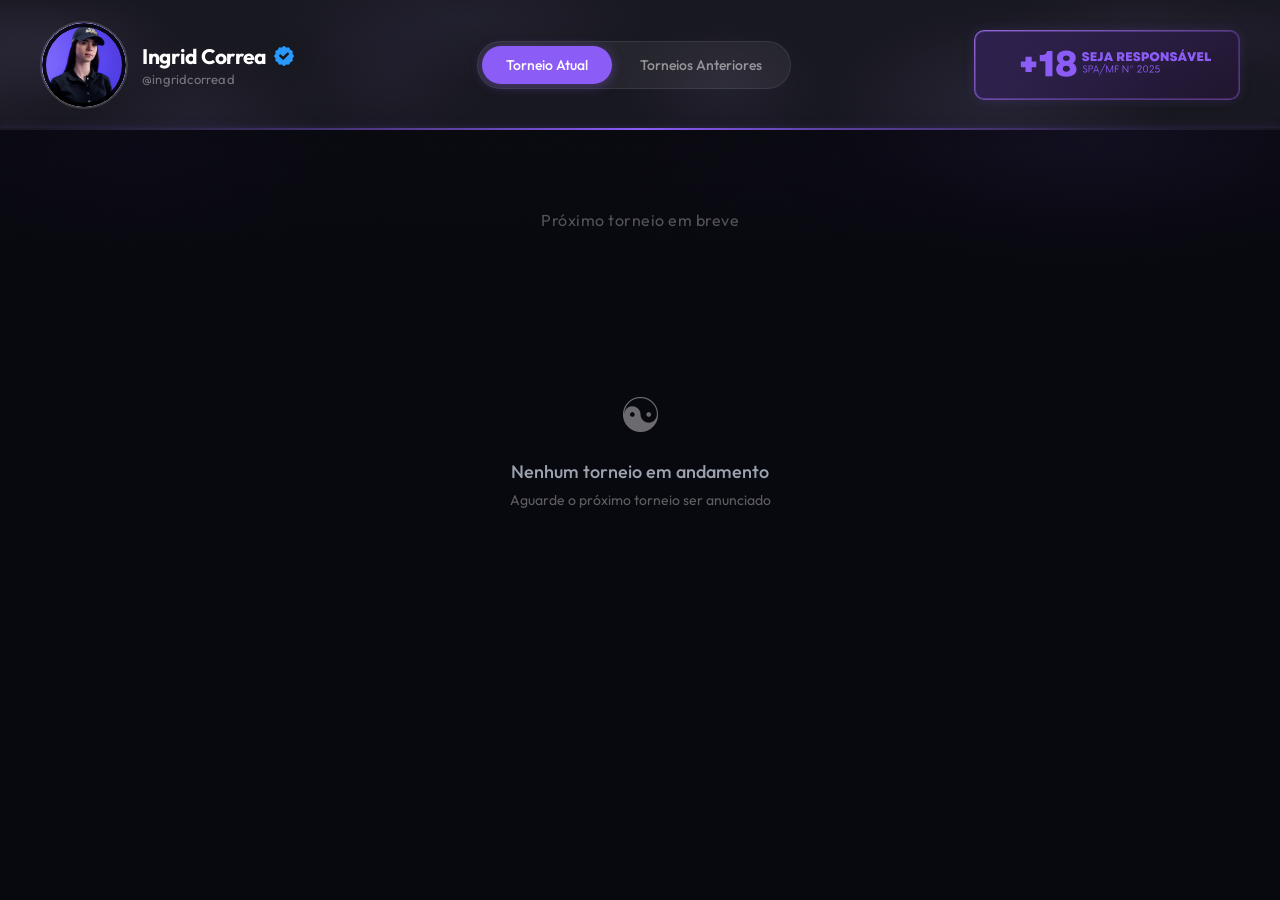
==== index.html @ 6d83b6df "Add files via upload" ====
<!doctype html>
<html lang="pt-BR">
  <head>
    <meta charset="UTF-8" />
    <link rel="icon" type="image/svg+xml" href="./favicon.svg" />
    <meta name="viewport" content="width=device-width, initial-scale=1.0, maximum-scale=1.0, viewport-fit=cover" />
    <meta name="description" content="Acompanhe o ranking do torneio em tempo real" />
    <meta name="theme-color" content="#08080f" />
    <title>Ranking | Torneio Ingrid Correa</title>
    <link rel="preconnect" href="https://fonts.googleapis.com" />
    <link rel="preconnect" href="https://fonts.gstatic.com" crossorigin />
    <link href="https://fonts.googleapis.com/css2?family=Outfit:wght@300;400;500;600;700;800&family=Syne:wght@700;800&display=swap" rel="stylesheet" />
    <script type="module" crossorigin src="./assets/index-CgXf3_Zs.js"></script>
    <link rel="stylesheet" crossorigin href="./assets/index-C_Fei4y2.css">
  </head>
  <body>
    <div id="root"></div>
  </body>
</html>
---- assets/index-C_Fei4y2.css ----
*,:before,:after{box-sizing:border-box;margin:0;padding:0}:root{--bg:#08080f;--accent:#8b5cf6;--accent-hover:#7c3aed;--white:#fff;--gray:#9ca3af;--gray-muted:#ffffff59;--card-bg:#ffffff0a;--card-border:#ffffff0f;--gold:gold;--silver:#d4d4d8;--bronze:#cd7f32;--green:#34d399;--radius:16px;--font:"Outfit", sans-serif}html{scroll-behavior:smooth;background:var(--bg);overflow-x:clip}body{font-family:var(--font);background:var(--bg);color:var(--white);-webkit-font-smoothing:antialiased;-moz-osx-font-smoothing:grayscale;width:100%;padding-left:env(safe-area-inset-left);padding-right:env(safe-area-inset-right);overflow-x:clip}#root{width:100%;max-width:100%;overflow:clip}::-webkit-scrollbar{width:6px}::-webkit-scrollbar-track{background:0 0}::-webkit-scrollbar-thumb{background:#8b5cf64d;border-radius:3px}::-webkit-scrollbar-thumb:hover{background:#8b5cf680}.fade-in{opacity:0;transition:opacity .6s,transform .6s;transform:translateY(20px)}.fade-in.visible{opacity:1;transform:translateY(0)}a{color:inherit;text-decoration:none}img{max-width:100%;display:block}.header{z-index:100;background:#181820;justify-content:space-between;align-items:center;height:130px;padding:0 40px;display:flex;position:absolute;top:0;left:0;right:0;overflow:hidden}.header:before{content:"";z-index:0;opacity:.7;pointer-events:none;background:radial-gradient(280px 120px at 10%,#373246cc,#0000 70%),radial-gradient(320px 100px at 40% 30%,#2d2a3eb3,#0000 65%),radial-gradient(250px 140px at 70% 65%,#322e44bf,#0000 70%),radial-gradient(300px 90px at 90% 40%,#2a263aa6,#0000 65%),radial-gradient(200px 110px at 25% 70%,#302c4099,#0000 70%);width:140%;height:180%;animation:14s ease-in-out infinite alternate smoke-drift-1;position:absolute;inset:-40% -20%}.header:after{content:"";z-index:0;opacity:.55;pointer-events:none;background:radial-gradient(200px 90px at 15% 40%,#3c3750b3,#0000 65%),radial-gradient(180px 110px at 55% 60%,#343048a6,#0000 60%),radial-gradient(240px 80px at 80% 35%,#3a344c99,#0000 65%),radial-gradient(160px 100px at 35% 55%,#322d468c,#0000 70%);width:130%;height:160%;animation:10s ease-in-out infinite alternate smoke-drift-2;position:absolute;inset:-30% -15%}@keyframes smoke-drift-1{0%{transform:translate(-30px)translateY(5px)scale(1)}50%{transform:translate(20px)translateY(-8px)scale(1.04)}to{transform:translate(40px)translateY(3px)scale(.97)}}@keyframes smoke-drift-2{0%{transform:translate(25px)translateY(-5px)scale(1.02)}50%{transform:translate(-15px)translateY(6px)scale(.96)}to{transform:translate(-35px)translateY(-3px)scale(1.05)}}.header>*{z-index:1;position:relative}.header__brand{align-items:center;gap:14px;display:flex}.header__logo-wrap{border:2px solid #ffffff26;border-radius:50%;flex-shrink:0;width:88px;height:88px;position:relative;overflow:hidden}.header__logo-wrap:after{content:"";pointer-events:none;border-radius:50%;position:absolute;inset:0;box-shadow:inset 0 0 0 4px #000000e6}.header__logo{object-fit:cover;width:100%;height:100%;display:block}.header__info{flex-direction:column;gap:2px;display:flex}.header__name{font-family:var(--font);color:var(--white);letter-spacing:-.3px;align-items:center;gap:7px;font-size:21px;font-weight:700;display:inline-flex}.header__username{color:#fff6;letter-spacing:.2px;font-size:13px;font-weight:400}.header__verified{flex-shrink:0;width:20px;height:20px}.header__nav{background:#ffffff0f;border:1px solid #ffffff14;border-radius:9999px;align-items:center;gap:4px;padding:4px;display:flex}.header__nav-btn{font-family:var(--font);color:#ffffff80;cursor:pointer;white-space:nowrap;background:0 0;border:none;border-radius:9999px;padding:10px 24px;font-size:14px;font-weight:500;transition:color .25s,background .25s}.header__nav-btn:hover{color:var(--white)}.header__nav-btn--active{background:var(--accent);color:var(--white);box-shadow:0 2px 12px #8b5cf666}.header__badge{display:none}.header__badge-frame{background:linear-gradient(135deg,#8b5cf680,#a855f740,#8b5cf680,#6d28d959) 0 0/300% 300%;border-radius:10px;flex-shrink:0;padding:2px;animation:8s ease-in-out infinite badgeGlow;position:relative;box-shadow:0 0 12px #8b5cf626,inset 0 0 8px #8b5cf60d}.header__badge-frame:before{content:"";-webkit-mask-composite:xor;pointer-events:none;background:linear-gradient(160deg,#c084fc99,#8b5cf61a,#c084fc66,#8b5cf60d) 0 0/200% 200%;border-radius:10px;padding:1px;animation:10s ease-in-out infinite reverse badgeBorderShift;position:absolute;inset:0;-webkit-mask-image:linear-gradient(#fff 0 0),linear-gradient(#fff 0 0);-webkit-mask-position:0 0,0 0;-webkit-mask-size:auto,auto;-webkit-mask-repeat:repeat,repeat;-webkit-mask-clip:content-box,border-box;-webkit-mask-origin:content-box,border-box;-webkit-mask-composite:xor;mask-composite:exclude;-webkit-mask-source-type:auto,auto;mask-mode:match-source,match-source}.header__badge-img{object-fit:contain;background:#00000073;border-radius:8px;width:auto;height:66px;padding:10px 16px;display:block}@keyframes badgeGlow{0%,to{background-position:0%;box-shadow:0 0 12px #8b5cf626,inset 0 0 8px #8b5cf60d}50%{background-position:100%;box-shadow:0 0 20px #8b5cf640,inset 0 0 12px #8b5cf614}}@keyframes badgeBorderShift{0%,to{background-position:0 0}50%{background-position:100% 100%}}.header__line{background:linear-gradient(90deg, transparent 0%, #8b5cf626 15%, #8b5cf699 35%, var(--accent) 50%, #8b5cf699 65%, #8b5cf626 85%, transparent 100%);height:2px;position:absolute;bottom:0;left:0;right:0;box-shadow:0 0 12px #8b5cf64d,0 0 4px #8b5cf633}.hero{align-items:flex-end;width:100%;padding-top:160px;display:flex;position:relative;overflow:visible}.hero__orbs,.hero__noise,.hero__image,.hero__gradient{overflow:hidden}.hero__orbs{z-index:0;position:absolute;inset:0;overflow:hidden}.hero__orb{filter:blur(80px);opacity:.5;border-radius:50%;position:absolute}.hero__orb--1{background:radial-gradient(circle,#8b5cf659,#0000 70%);width:500px;height:500px;animation:12s ease-in-out infinite orb-float-1;top:-120px;right:-60px}.hero__orb--2{background:radial-gradient(circle,#633cc840,#0000 70%);width:350px;height:350px;animation:15s ease-in-out infinite orb-float-2;bottom:-80px;left:-40px}.hero__orb--3{background:radial-gradient(circle,#8b5cf633,#0000 70%);width:250px;height:250px;animation:10s ease-in-out infinite orb-float-3;top:40%;left:50%}@keyframes orb-float-1{0%,to{transform:translate(0)scale(1)}33%{transform:translate(-30px,20px)scale(1.05)}66%{transform:translate(15px,-10px)scale(.95)}}@keyframes orb-float-2{0%,to{transform:translate(0)scale(1)}50%{transform:translate(25px,-15px)scale(1.08)}}@keyframes orb-float-3{0%,to{transform:translate(0)}50%{transform:translate(-20px,10px)}}.hero__noise{z-index:1;opacity:.03;pointer-events:none;background-image:url("data:image/svg+xml,%3Csvg viewBox='0 0 256 256' xmlns='http://www.w3.org/2000/svg'%3E%3Cfilter id='n'%3E%3CfeTurbulence type='fractalNoise' baseFrequency='0.9' numOctaves='4' stitchTiles='stitch'/%3E%3C/filter%3E%3Crect width='100%25' height='100%25' filter='url(%23n)'/%3E%3C/svg%3E");background-repeat:repeat;position:absolute;inset:0}.hero__image{object-fit:cover;z-index:1;width:100%;height:100%;position:absolute;inset:0}.hero__gradient{z-index:2;background:linear-gradient(to top, var(--bg) 0%, #08080fe6 20%, #08080f66 50%, #08080f99 100%);position:absolute;inset:0}.hero__content{z-index:3;text-align:center;flex-direction:column;align-items:center;width:100%;padding:0 40px 24px;animation:.8s cubic-bezier(.16,1,.3,1) .15s both hero-enter;display:flex;position:relative}@keyframes hero-enter{0%{opacity:0;transform:translateY(24px)}to{opacity:1;transform:translateY(0)}}.hero__trophy{filter:drop-shadow(0 0 12px #8b5cf680)drop-shadow(0 0 32px #8b5cf633);margin-bottom:16px;animation:3s ease-in-out infinite trophy-glow}@keyframes trophy-glow{0%,to{filter:drop-shadow(0 0 10px #8b5cf666)drop-shadow(0 0 28px #8b5cf626)}50%{filter:drop-shadow(0 0 16px #8b5cf699)drop-shadow(0 0 40px #8b5cf640)}}.hero__title{font-family:var(--font);color:var(--white);letter-spacing:-.5px;margin-bottom:20px;font-size:40px;font-weight:700;line-height:1.1}.hero__meta{flex-wrap:wrap;justify-content:center;align-items:center;gap:12px;display:flex}.hero__status{text-transform:uppercase;letter-spacing:1.5px;border-radius:8px;align-items:center;gap:6px;padding:5px 14px;font-size:11px;font-weight:600;display:inline-flex}.hero__status--ativo{color:var(--green);background:#34d3991a;border:1px solid #34d39933}.hero__status--encerrado{color:var(--gray);background:#9ca3af0f;border:1px solid #9ca3af1f}.hero__status-dot{background:currentColor;border-radius:50%;width:5px;height:5px}.hero__status--ativo .hero__status-dot{animation:2s ease-in-out infinite pulse-dot}@keyframes pulse-dot{0%,to{opacity:1}50%{opacity:.4}}.hero__divider{background:#fff3;border-radius:50%;width:4px;height:4px}.hero__dates{color:#fff6;letter-spacing:.2px;font-variant-numeric:tabular-nums;font-size:13px;font-weight:400}.hero__cta{flex-direction:column;align-items:center;gap:16px;margin-top:28px;display:flex}.hero__cta-text{color:#fff;letter-spacing:.2px;text-shadow:0 1px 8px #0006;font-size:13.5px;font-weight:500}.hero__cta-btn{font-family:var(--font);color:var(--white);cursor:pointer;letter-spacing:.5px;text-transform:uppercase;z-index:1;background:linear-gradient(135deg,#8b5cf6 0%,#6d28d9 50%,#7c3aed 100%);border:1px solid #8b5cf666;border-radius:12px;padding:14px 48px;font-size:15px;font-weight:700;transition:transform .2s,box-shadow .3s,border-color .3s;position:relative;overflow:hidden;box-shadow:0 4px 16px #8b5cf64d,0 0 #8b5cf600,inset 0 1px #ffffff26}.hero__cta-btn:before{content:"";z-index:-1;background:linear-gradient(90deg,#0000 0%,#ffffff1f 50%,#0000 100%);width:100%;height:100%;animation:3s ease-in-out infinite btn-shimmer;position:absolute;top:0;left:-100%}@keyframes btn-shimmer{0%{left:-100%}50%{left:100%}to{left:100%}}.hero__cta-btn:after{content:"";z-index:-2;opacity:0;background:linear-gradient(135deg,#8b5cf680,#6d28d94d);border-radius:14px;transition:opacity .3s;position:absolute;inset:-3px}.hero__cta-btn:hover{border-color:#8b5cf6b3;transform:translateY(-2px);box-shadow:0 8px 32px #8b5cf673,0 0 60px #8b5cf626,inset 0 1px #fff3}.hero__cta-btn:hover:after{opacity:1}.hero__cta-btn:active{transform:translateY(0);box-shadow:0 2px 8px #8b5cf64d,inset 0 1px #ffffff1a}.torneio-picker{width:100%;max-width:340px;margin-top:24px;position:relative}.torneio-picker__trigger{font-family:var(--font);width:100%;color:var(--white);cursor:pointer;background:#ffffff0a;border:1px solid #ffffff14;border-radius:14px;align-items:center;gap:12px;padding:14px 16px;transition:border-color .25s,background .25s;display:flex}.torneio-picker__trigger:hover{background:#ffffff0f;border-color:#8b5cf659}.torneio-picker__trigger--open{background:#8b5cf60f;border-color:#8b5cf680}.torneio-picker__selected{flex-direction:column;flex:1;align-items:flex-start;gap:3px;min-width:0;display:flex}.torneio-picker__icon{display:none}.torneio-picker__nome{color:var(--white);white-space:nowrap;text-overflow:ellipsis;max-width:100%;font-size:14px;font-weight:600;overflow:hidden}.torneio-picker__datas{color:#ffffff59;font-variant-numeric:tabular-nums;font-size:11px;font-weight:400}.torneio-picker__chevron{color:#fff6;flex-shrink:0;transition:transform .25s,color .25s}.torneio-picker__chevron--open{color:var(--accent);transform:rotate(180deg)}.torneio-picker__menu{z-index:50;background:#10121bf7;border:1px solid #ffffff14;border-radius:14px;flex-direction:column;gap:2px;padding:6px;animation:.2s cubic-bezier(.16,1,.3,1) picker-enter;display:flex;position:absolute;top:calc(100% + 8px);left:0;right:0;box-shadow:0 16px 48px #00000080,0 0 0 1px #8b5cf614}@keyframes picker-enter{0%{opacity:0;transform:translateY(-6px)scale(.97)}to{opacity:1;transform:translateY(0)scale(1)}}.torneio-picker__item{font-family:var(--font);color:var(--white);cursor:pointer;text-align:left;background:0 0;border:none;border-radius:10px;flex-direction:column;align-items:flex-start;gap:3px;padding:12px 36px 12px 14px;transition:background .15s;display:flex;position:relative}.torneio-picker__item:hover{background:#ffffff0f}.torneio-picker__item--active{background:#8b5cf61a}.torneio-picker__item--active:hover{background:#8b5cf624}.torneio-picker__item-nome{color:var(--white);font-size:13.5px;font-weight:600}.torneio-picker__item--active .torneio-picker__item-nome{color:var(--accent)}.torneio-picker__item-datas{color:#ffffff4d;font-variant-numeric:tabular-nums;font-size:11px}.torneio-picker__check{position:absolute;top:50%;right:12px;transform:translateY(-50%)}.hero__empty{justify-content:center;align-items:center;min-height:120px;display:flex}.hero__empty-label{color:#ffffff4d;letter-spacing:.5px;font-size:16px;font-weight:400}@media (width<=1024px){.header{height:100px;padding:0 24px}.header__logo-wrap{width:64px;height:64px}.header__name{font-size:18px}.header__nav-btn{padding:8px 18px;font-size:13px}.header__badge-img{height:50px}.hero{padding-top:130px;overflow:hidden}.hero__content{padding:0 24px 24px}.hero__title{font-size:32px}.hero__trophy svg{width:160px;height:160px}.hero__cta-btn{padding:12px 40px}.ranking-section{padding:0 20px 32px}.top3{padding:32px 24px 0}.rank-grid{gap:16px}.regulamento__card{margin:16px 16px 0;padding:20px 20px 10px}}@media (width<=768px){.header{height:64px;padding:0 16px}.header__nav-btn{padding:6px 14px;font-size:12px}.header__name{font-size:16px}.hero{padding-top:100px}.hero__content{padding:0 20px 24px}.hero__title{letter-spacing:-.3px;font-size:28px}.hero__meta{gap:10px}.hero__dropdown-select{min-width:100%}}@media (width<=480px){.header__nav{padding:3px}.header__nav-btn{padding:5px 10px;font-size:11px}.hero__title{font-size:24px}}.countdown{flex-direction:column;align-items:center;padding:16px 24px;display:flex}.countdown__card{background:var(--card-bg);border:1px solid var(--card-border);border-radius:var(--radius);text-align:center;padding:32px 40px}.countdown__label{text-transform:uppercase;letter-spacing:3px;color:var(--gray);margin-bottom:24px;font-size:11px;font-weight:500}.countdown__boxes{align-items:center;gap:8px;display:flex}.countdown__unit{background:#111118;border-radius:12px;flex-direction:column;align-items:center;gap:6px;min-width:72px;padding:16px 12px;display:flex}.countdown__number{color:var(--white);font-variant-numeric:tabular-nums;font-size:36px;font-weight:700;line-height:1}.countdown__unit-label{text-transform:uppercase;letter-spacing:2px;color:var(--gray);font-size:10px;font-weight:500}.countdown__separator{color:var(--accent);margin-bottom:14px;font-size:24px;font-weight:700;line-height:1}.countdown__ended{color:var(--gray);text-transform:uppercase;letter-spacing:2px;padding:20px 0;font-size:18px;font-weight:600}.section-placeholder{min-height:100px}.empty-state{text-align:center;padding:80px 24px}.empty-state__icon{opacity:.4;margin-bottom:16px;font-size:48px}.empty-state__text{color:var(--gray);font-size:18px;font-weight:500}.empty-state__sub{color:var(--gray-muted);margin-top:8px;font-size:14px}.loading{justify-content:center;padding:80px 24px;display:flex}.loading__spinner{border:3px solid #8b5cf626;border-top-color:var(--accent);border-radius:50%;width:32px;height:32px;animation:.8s linear infinite spin}@keyframes spin{to{transform:rotate(360deg)}}@media (width<=768px){.header{justify-content:center}.header__badge,.header__badge-img,.header__badge-frame{display:none}.hero{padding-top:90px}.hero__image{height:200px}.hero__title{font-size:24px}.hero__meta{gap:8px}.hero__dates{font-size:13px}.countdown__card{padding:24px 20px}.countdown__unit{min-width:56px;padding:12px 8px}.countdown__number{font-size:28px}.countdown__separator{margin-bottom:12px;font-size:20px}.torneio-selector{gap:8px}.torneio-selector__btn{padding:8px 18px;font-size:13px}.torneio-dropdown__select{width:100%;min-width:auto;max-width:300px}}.ranking-section{width:100%;max-width:1100px;margin:0 auto;padding:0 24px 40px}.top3{background:radial-gradient(60% 50% at 50% 55%,#ffd7001a 0%,#0000 70%),radial-gradient(40% 40% at 50% 60%,#b4781414 0%,#0000 60%),radial-gradient(80% 60% at 50% 80%,#643c0a0f 0%,#0000 50%),#181820;border:1px solid #ffd7001a;border-radius:20px;margin-bottom:48px;padding:40px 32px 0;position:relative;overflow:hidden}.top3:before{content:"";pointer-events:none;background:radial-gradient(#ffd7001f 0%,#b478140a 40%,#0000 65%);width:600px;height:400px;position:absolute;top:-60px;left:50%;transform:translate(-50%)}.top3:after{content:"";pointer-events:none;background:linear-gradient(90deg,#0000,#ffd70040,#0000);width:100%;height:1px;position:absolute;top:0;left:50%;transform:translate(-50%)}.top3__badge{text-transform:uppercase;letter-spacing:3px;color:var(--gold);background:#ffd70014;border:1px solid #ffd7002e;border-radius:9999px;align-items:center;gap:8px;width:fit-content;margin:0 auto 40px;padding:8px 22px;font-size:11px;font-weight:600;display:inline-flex;position:relative;left:50%;transform:translate(-50%)}.podium{justify-content:center;align-items:flex-end;gap:20px;padding:0 8px;display:flex}.podium__item{text-align:center;flex-direction:column;flex:1;align-items:center;max-width:240px;display:flex}.podium__item--1{order:2}.podium__item--2{order:1;padding-top:40px}.podium__item--3{order:3;padding-top:40px}.podium__circle{border-radius:50%;flex-shrink:0;justify-content:center;align-items:center;margin-bottom:12px;display:flex;position:relative;overflow:hidden}.podium__circle--1:after,.podium__circle--2:after,.podium__circle--3:after{content:"";pointer-events:none;background:linear-gradient(105deg,#0000 20%,#ffffff40 50%,#0000 80%);width:50%;height:100%;position:absolute;top:0;left:-100%}.podium__circle--1:after{animation:6s ease-in-out infinite shimmer-gold}.podium__circle--2:after{animation:7s ease-in-out 1.5s infinite shimmer-gold}.podium__circle--3:after{animation:7s ease-in-out 3s infinite shimmer-gold}@keyframes shimmer-gold{0%,to{left:-100%}30%{left:150%}31%,99%{left:150%}}.podium__ring{justify-content:center;align-items:center;width:64px;height:64px;margin-bottom:12px;display:flex;position:relative}.podium__ring:before{content:"";background:0 0;border-radius:50%;animation:3s ease-in-out infinite gold-glow;position:absolute;inset:0;box-shadow:0 0 8px 2px #ffd7004d,0 0 20px 4px #ffd7001f,inset 0 0 8px 2px #ffd70026}.podium__circle--1{z-index:1;border:2px solid #000;margin-bottom:0;position:relative}@keyframes gold-glow{0%,to{opacity:.7;box-shadow:0 0 8px 2px #ffd70040,0 0 20px 4px #ffd7001a}50%{opacity:1;box-shadow:0 0 12px 4px #ffd70073,0 0 32px 8px #ffd7002e}}.podium__circle-num{color:#111;font-size:18px;font-weight:700;line-height:1}.podium__name{color:var(--white);margin-bottom:2px;font-size:15px;font-weight:600;line-height:1.3}.podium__name--first{font-size:18px;font-weight:700}.podium__id{color:#ffffff59;font-variant-numeric:tabular-nums;margin-bottom:16px;font-size:12px}.podium__value-card{border-radius:14px 14px 0 0;flex-direction:column;align-items:center;gap:6px;width:100%;display:flex;position:relative}.podium__value-card--1{background:linear-gradient(#ffd7001a 0%,#ffd70008 100%);border:1px solid #ffd70040;padding:32px 20px}.podium__value-card--1:before{content:"";-webkit-mask-composite:xor;pointer-events:none;background:linear-gradient(#ffd70080,#b8860b4d,#0000);border-radius:15px 15px 0 0;padding:1px;position:absolute;inset:-1px;-webkit-mask-image:linear-gradient(#fff 0 0),linear-gradient(#fff 0 0);mask-image:linear-gradient(#fff 0 0),linear-gradient(#fff 0 0);-webkit-mask-position:0 0,0 0;mask-position:0 0,0 0;-webkit-mask-size:auto,auto;mask-size:auto,auto;-webkit-mask-repeat:repeat,repeat;mask-repeat:repeat,repeat;-webkit-mask-clip:content-box,border-box;mask-clip:content-box,border-box;-webkit-mask-origin:content-box,border-box;mask-origin:content-box,border-box;-webkit-mask-composite:xor;mask-composite:exclude;-webkit-mask-source-type:auto,auto;mask-mode:match-source,match-source}.podium__value-card--2{background:linear-gradient(#dcdce126 0%,#c8c8d20f 100%);border:1px solid #dcdce14d;padding:24px 16px}.podium__value-card--3{background:linear-gradient(#cd7f3226 0%,#cd7f320d 100%);border:1px solid #cd7f3259;padding:20px 16px}.podium__valor-principal{font-variant-numeric:tabular-nums;font-weight:700;line-height:1.1}.podium__item--1 .podium__valor-principal{color:var(--gold);font-size:26px}.podium__item--2 .podium__valor-principal{color:var(--white);font-size:18px}.podium__item--3 .podium__valor-principal{color:var(--bronze);font-size:18px}.podium__valor-secundario{color:#ffffff59;font-size:12px}.podium__item--1 .podium__valor-secundario{color:#ffd70099}.podium__premio{opacity:.7;margin-top:4px;font-size:11px;font-weight:500}.rank-grid{grid-template-columns:1fr;gap:20px;margin-top:8px;display:grid}.rank-table{background:#181820;border:1px solid #ffffff0f;border-radius:20px;padding:28px 24px;position:relative}.rank-table__header{justify-content:space-between;align-items:center;margin-bottom:24px;display:flex}.rank-table__title{text-transform:uppercase;letter-spacing:3px;color:var(--white);font-size:13px;font-weight:600}.rank-table__count{color:#ffffff59;font-size:13px;font-weight:400}.rank-table__divider{background:#ffffff0f;height:1px;margin-bottom:0}.rank-table__empty{color:var(--gray);flex-direction:column;align-items:center;gap:12px;padding:48px 24px;font-size:15px;display:flex}.rank-cols{border-bottom:1px solid #ffffff0f;align-items:center;gap:12px;padding:12px 16px 16px;display:flex}.rank-cols__item{text-transform:uppercase;letter-spacing:2px;color:#ffffff40;font-size:10px;font-weight:600}.rank-cols__item--pos{text-align:center;flex-shrink:0;width:40px}.rank-cols__item--nome{flex:2.5;min-width:0}.rank-cols__item--valor{text-align:center;flex:1;min-width:0}.rank-cols__item--premio{text-align:right;flex:1.2;min-width:0}.rank-rows{scrollbar-width:thin;scrollbar-color:#8b5cf640 transparent;flex-direction:column;max-height:310px;display:flex;overflow-y:auto}.rank-rows::-webkit-scrollbar{width:4px}.rank-rows::-webkit-scrollbar-track{background:0 0}.rank-rows::-webkit-scrollbar-thumb{background:#8b5cf64d;border-radius:4px}.rank-rows::-webkit-scrollbar-thumb:hover{background:#8b5cf680}.rank-rows--expandido{max-height:none!important;overflow-y:visible!important}.rank-ver-todos{color:#ffffff73;letter-spacing:.3px;cursor:pointer;background:0 0;border:none;border-top:1px solid #ffffff0f;justify-content:center;align-items:center;gap:6px;width:100%;margin-top:4px;padding:12px 0;font-size:13px;font-weight:500;transition:color .2s;display:flex}.rank-ver-todos:hover{color:#ffffffbf}.rank-ver-todos__icon{transition:transform .3s}.rank-ver-todos__icon--up{transform:rotate(180deg)}.rank-row{border-bottom:1px solid #ffffff0a;align-items:center;gap:12px;padding:18px 16px;transition:background .2s;animation:.4s both fadeInRow;display:flex}.rank-row:last-child{border-bottom:none}@keyframes fadeInRow{0%{opacity:0;transform:translateY(8px)}to{opacity:1;transform:translateY(0)}}.rank-row:hover{background:#ffffff05}.rank-row__pos-num{font-size:16px;font-weight:700;line-height:1}.rank-row__num{color:#ffffff4d;font-size:14px;font-weight:500}.rank-row__pos{flex-shrink:0;justify-content:center;width:40px;display:flex}.rank-row__nome{color:var(--white);text-overflow:ellipsis;white-space:nowrap;flex:2.5;min-width:0;font-size:14px;font-weight:600;overflow:hidden}.rank-row__valor{flex:1;justify-content:center;min-width:0;display:flex}.rank-row__valor-pill{color:#10b981;font-variant-numeric:tabular-nums;background:#10b9811f;border-radius:8px;justify-content:center;align-items:center;min-width:36px;padding:4px 14px;font-size:13px;font-weight:600;display:inline-flex}.rank-row__valor-pill--pos{color:#10b981;background:#10b9811f}.rank-row__valor-pill--neg{color:#ef4444;background:#ef44441f}.rank-row__premio{text-align:right;color:#ffffff40;font-variant-numeric:tabular-nums;flex:1.2;min-width:0;font-size:13px;font-weight:500}.rank-row__premio--has{color:var(--gold);font-weight:600}.rank-updated{text-align:center;color:#fff3;letter-spacing:.5px;padding:20px 0 0;font-size:11px;font-weight:400}.rank-cards{display:none}.rank-card{background:#ffffff08;border:1px solid #ffffff0f;border-radius:14px;padding:16px;animation:.4s both fadeInRow}.rank-card__header{align-items:center;gap:10px;margin-bottom:14px;display:flex}.rank-card__nome{color:var(--white);text-overflow:ellipsis;white-space:nowrap;flex:1;min-width:0;font-size:15px;font-weight:600;overflow:hidden}.rank-card__id{color:var(--gray);font-size:12px}.rank-card__grid{grid-template-columns:1fr 1fr;gap:10px;display:grid}.rank-card__stat{flex-direction:column;gap:4px;display:flex}.rank-card__stat-label{text-transform:uppercase;letter-spacing:1.5px;color:#555;font-size:10px;font-weight:500}.rank-card__stat-value{color:var(--white);font-size:14px;font-weight:600}.rank-card__stat-value--mono{font-family:Outfit,monospace;font-size:13px}@media (width<=768px){.ranking-section{padding:0 16px 32px}.podium{flex-direction:column;align-items:center;gap:20px}.podium__item{width:100%;max-width:100%;padding-top:0!important}.podium__item--1{order:1}.podium__item--2{order:2}.podium__item--3{order:3}.podium__ring{width:56px;height:56px}.podium__circle--1{width:56px!important;height:56px!important}.podium__name--first{font-size:18px}.podium__item--1 .podium__valor-principal{font-size:24px}.top3{padding:28px 20px 0}.top3__badge{letter-spacing:2px;margin-bottom:28px;padding:6px 16px;font-size:11px}.rank-grid{grid-template-columns:1fr}.rank-table{padding:20px 16px}.rank-table__header{flex-direction:column;align-items:flex-start;gap:4px}.rank-table__title{letter-spacing:2px;font-size:11px}}.section-divider{background:linear-gradient(90deg, transparent, var(--accent), transparent);opacity:.3;width:calc(100% - 48px);max-width:1100px;height:1px;margin:0 auto}.section-header{text-align:center;padding:48px 24px 0}.section-header__title{text-transform:uppercase;letter-spacing:4px;color:var(--gray);font-size:13px;font-weight:600}.section-header__line{background:var(--accent);border-radius:1px;width:40px;height:2px;margin:12px auto 0}.section-header__sub{color:#ffffff80;margin-top:12px;font-size:15px;font-weight:400}.error-state{text-align:center;padding:60px 24px}.error-state__text{color:var(--gray);margin-bottom:16px;font-size:15px}.error-state__btn{font-family:var(--font);color:var(--accent);cursor:pointer;background:0 0;border:1px solid #8b5cf666;border-radius:9999px;padding:10px 24px;font-size:13px;font-weight:500;transition:background .2s,color .2s}.error-state__btn:hover{background:var(--accent);color:var(--white)}.skeleton-pulse{background:linear-gradient(90deg,#15151f 25%,#1c1c2a 50%,#15151f 75%) 0 0/200% 100%;animation:1.5s ease-in-out infinite skeletonShimmer}@keyframes skeletonShimmer{0%{background-position:200% 0}to{background-position:-200% 0}}.premiacao-section{width:100%;max-width:1100px;margin:0 auto;padding-bottom:0}.premio-container{max-width:640px;margin:0 auto;padding:28px 24px 0;position:relative}.premio-total{background:#8b5cf60f;border:1px solid #8b5cf61f;border-radius:12px;justify-content:space-between;align-items:center;margin-bottom:20px;padding:14px 20px;display:flex}.premio-total__label{text-transform:uppercase;letter-spacing:1.5px;color:#fff6;font-size:12px;font-weight:600}.premio-total__valor{color:var(--accent);font-variant-numeric:tabular-nums;font-size:18px;font-weight:700}.premio-scroll{scroll-behavior:smooth;scrollbar-width:thin;scrollbar-color:#8b5cf640 transparent;border-radius:16px;max-height:340px;overflow:hidden auto;-webkit-mask-image:linear-gradient(#000 0% 85%,#0000 100%);mask-image:linear-gradient(#000 0% 85%,#0000 100%)}.premio-scroll--expandido{max-height:none!important;overflow-y:visible!important}.premio-scroll::-webkit-scrollbar{width:4px}.premio-scroll::-webkit-scrollbar-track{background:0 0}.premio-scroll::-webkit-scrollbar-thumb{background:#8b5cf64d;border-radius:4px}.premio-scroll::-webkit-scrollbar-thumb:hover{background:#8b5cf680}.premio-lista{flex-direction:column;gap:10px;padding-bottom:16px;display:flex}.premio-card{background:var(--card-bg);border:1px solid var(--card-border);border-radius:14px;align-items:center;gap:16px;padding:16px 20px;animation:.4s both premio-slide-in;display:flex;position:relative;overflow:hidden}@keyframes premio-slide-in{0%{opacity:0;transform:translate(-12px)}to{opacity:1;transform:translate(0)}}.premio-card__barra{background:var(--card-accent);opacity:.6;border-radius:0 2px 2px 0;width:3px;position:absolute;top:0;bottom:0;left:0}.premio-card--destaque{background:var(--card-gradient);border-color:var(--card-border)}.premio-card--destaque .premio-card__barra{opacity:1;box-shadow:0 0 8px rgba(var(--card-accent-rgb), .3)}.premio-card--ouro{border-color:#ffd70026;box-shadow:0 0 20px #ffd7000f,inset 0 0 30px #ffd70005}.premio-card__pos{background:rgba(var(--card-accent-rgb), .1);border:1px solid rgba(var(--card-accent-rgb), .15);border-radius:12px;flex-shrink:0;justify-content:center;align-items:center;gap:4px;width:44px;height:44px;display:flex}.premio-card__pos-num{color:var(--card-accent);letter-spacing:-.5px;font-size:15px;font-weight:800;line-height:1}.premio-card__pos-icon{color:var(--card-accent);opacity:.7;display:flex}.premio-card__pos-icon--trophy{opacity:1}.premio-card__info{flex-direction:column;flex:1;gap:2px;min-width:0;display:flex}.premio-card__label{text-transform:uppercase;letter-spacing:1px;color:var(--card-accent);opacity:.8;font-size:11px;font-weight:600}.premio-card__desc{color:#ffffff80;white-space:nowrap;text-overflow:ellipsis;font-size:13px;line-height:1.4;overflow:hidden}.premio-card__valor-wrap{text-align:right;flex-shrink:0}.premio-card__valor{color:var(--card-accent);font-variant-numeric:tabular-nums;letter-spacing:-.3px;font-size:18px;font-weight:700;line-height:1}.premio-scroll-hint{justify-content:center;align-items:center;gap:6px;padding:12px 0 0;animation:2s ease-in-out infinite hint-pulse;display:flex}@keyframes hint-pulse{0%,to{opacity:.4}50%{opacity:.7}}.premio-scroll-hint__text{text-transform:uppercase;letter-spacing:1px;color:#ffffff4d;font-size:11px;font-weight:500}.premio-scroll-hint__icon{color:#ffffff4d;animation:2s ease-in-out infinite hint-bounce;display:flex}@keyframes hint-bounce{0%,to{transform:translateY(0)}50%{transform:translateY(3px)}}.premiacao__empty{text-align:center;color:var(--gray);padding:48px 24px;font-size:15px;font-style:italic}.regulamento-section{width:100%;max-width:1100px;margin:0 auto;padding-bottom:0}.regulamento__card{background:var(--card-bg);border:1px solid var(--card-border);border-radius:16px;margin:20px 24px 0;padding:24px 24px 12px}.regulamento__titulo-principal{font-family:var(--font);color:var(--accent);letter-spacing:-.3px;justify-content:center;align-items:center;gap:10px;margin-bottom:24px;font-size:20px;font-weight:700;display:flex}.regulamento__titulo-principal svg{color:var(--accent);opacity:.8;flex-shrink:0}.regulamento__badges{flex-direction:column;align-items:center;gap:10px;margin-bottom:28px;display:flex}.regulamento__periodo{color:var(--accent);background:#8b5cf61a;border:1px solid #8b5cf633;border-radius:9999px;align-items:center;gap:8px;padding:8px 18px;font-size:13px;font-weight:500;display:inline-flex}.regulamento__local{color:#ffffffa6;background:#8b5cf60f;border:1px solid #8b5cf61f;border-radius:9999px;align-items:center;gap:8px;padding:8px 18px;font-size:13px;font-weight:500;display:inline-flex}.regulamento__local svg{color:var(--accent);opacity:.7}.regulamento__premiacao-bloco{border:1px solid #8b5cf61f;border-radius:12px;margin-bottom:28px;overflow:hidden}.regulamento__tabela{border-collapse:collapse;width:100%;font-family:var(--font);font-size:14px}.regulamento__tabela thead tr{background:#8b5cf61f}.regulamento__tabela th{color:var(--accent);text-align:left;letter-spacing:.3px;text-transform:uppercase;padding:12px 20px;font-size:13px;font-weight:600}.regulamento__tabela th:last-child{text-align:right}.regulamento__tabela td{color:#ffffffb3;border-top:1px solid #ffffff0a;padding:10px 20px}.regulamento__tabela td:first-child{color:var(--accent);font-weight:600}.regulamento__tabela td:last-child{text-align:right;color:#ffffffd9;font-variant-numeric:tabular-nums;font-weight:500}.regulamento__tabela tbody tr{transition:background .2s}.regulamento__tabela tbody tr:hover{background:#8b5cf60d}.regulamento__conteudo{color:#d1d5db;font-size:14px;line-height:1.8}.regulamento__paragrafo{margin-bottom:4px}.regulamento__paragrafo strong{color:var(--white);font-weight:600}.regulamento__roxo{color:var(--accent);font-weight:600}.regulamento__subtitulo{color:var(--accent);margin-top:24px;margin-bottom:8px;font-size:16px;font-weight:600}.regulamento__subtitulo:after{content:"";background:linear-gradient(90deg, var(--accent), transparent);opacity:.5;border-radius:2px;width:40px;height:2px;margin-top:4px;display:block}.regulamento__list-item{align-items:flex-start;gap:12px;margin-bottom:4px;padding-left:4px;display:flex}.regulamento__list-item .regulamento__roxo{color:var(--accent);font-weight:600}.regulamento__bullet{background:var(--accent);border-radius:50%;flex-shrink:0;width:6px;height:6px;margin-top:9px}.regulamento__desempate{border-left:3px solid var(--accent);color:#fff9;background:#8b5cf614;border-radius:0 8px 8px 0;margin-top:16px;padding:12px 16px;font-size:13px;line-height:1.6}.regulamento__conteudo>:last-child{margin-bottom:0}.regulamento__vazio{text-align:center;color:var(--gray);padding:32px 0;font-size:15px;font-style:italic}.footer{background:#050508;margin-top:0}.footer__inner{text-align:center;flex-direction:column;align-items:center;gap:10px;max-width:1100px;margin:0 auto;padding:12px 24px 8px;display:flex}.footer__logo{opacity:.7;width:auto;height:40px}.footer__text{color:var(--gray);max-width:480px;font-size:13px;line-height:1.6}.footer__badge{text-transform:uppercase;letter-spacing:.5px;color:var(--accent);border:1px solid #8b5cf64d;border-radius:9999px;padding:6px 16px;font-size:11px;font-weight:500}.footer__copy{color:#fff3;font-size:12px}@media (width<=768px){.section-divider{width:calc(100% - 32px)}.section-header{padding:40px 16px 0}.premio-container{padding:20px 16px 0}.premio-total{padding:12px 16px}.premio-total__valor{font-size:16px}.premio-scroll{max-height:300px}.premio-card{gap:12px;padding:14px 16px}.premio-card__pos{border-radius:10px;width:38px;height:38px}.premio-card__pos-num{font-size:13px}.premio-card__valor{font-size:16px}.premio-card__label{font-size:10px}.rank-ver-todos{padding:10px 0;font-size:12px}.regulamento__card{margin:24px 16px 0;padding:20px 16px}.regulamento__titulo-principal{gap:8px;font-size:16px}.regulamento__titulo-principal svg{width:15px;height:15px}.regulamento__periodo,.regulamento__local{padding:6px 14px;font-size:12px}.regulamento__tabela th,.regulamento__tabela td{padding:8px 14px;font-size:13px}.regulamento__subtitulo{font-size:15px}.regulamento__desempate{padding:10px 12px;font-size:12px}.footer__inner{padding:16px 16px 10px}.footer__text{font-size:12px}.footer__badge{padding:5px 12px;font-size:10px}}@media (width<=480px){.header,.hero,.countdown,.ranking-section,.premiacao-section,.regulamento-section,.footer,section,header,footer,nav{max-width:100%!important;overflow-x:clip!important}.header{flex-wrap:wrap;justify-content:center;gap:0;height:auto;min-height:56px;padding:18px 12px}.header__brand{flex:1;gap:10px}.header__logo-wrap{border-width:1.5px;width:52px;height:52px}.header__name{gap:5px;font-size:15px}.header__verified{width:16px;height:16px}.header__username{font-size:11px}.header__badge-frame{box-shadow:none;background-size:100% 100%;border-radius:6px;order:0;padding:1.5px;animation:none;overflow:hidden;display:block!important}.header__badge-frame:before{display:none}.header__badge-img{border-radius:5px;height:38px;padding:6px 10px;display:block!important}.header__nav{order:10;justify-content:center;width:100%;margin-top:10px;margin-bottom:12px;padding:3px}.header__nav-btn{text-align:center;flex:1;padding:6px 16px;font-size:11px}.header:before,.header:after,.hero__orbs{display:none}.hero{padding-top:155px}.hero__content{text-align:center;box-sizing:border-box;align-items:center;width:100%;max-width:100%;padding:0 20px 20px;position:relative;bottom:auto;left:auto;right:auto}.hero__trophy svg{width:120px;height:120px}.hero__title{letter-spacing:-.3px;font-size:20px}.hero__meta{flex-direction:column;gap:6px}.hero__status{font-size:11px}.hero__divider{display:none}.hero__dates{font-size:12px}.hero__cta{gap:12px;margin-top:20px}.hero__cta-text{font-size:12px}.hero__cta-btn{border-radius:10px;padding:12px 36px;font-size:13px}.torneio-picker{align-self:stretch;width:100%;max-width:100%;margin:20px 0 0;position:static}.torneio-picker__trigger{box-sizing:border-box;border-radius:12px;width:100%;padding:12px 14px}.torneio-picker__nome{font-size:13px}.torneio-picker__menu{z-index:auto;border-radius:12px;margin-top:6px;animation:none;position:static}.torneio-picker__item{padding:10px 32px 10px 12px}.torneio-picker__item-nome{font-size:13px}.countdown{padding:12px}.countdown__card{border-radius:12px;padding:20px 12px}.countdown__label{letter-spacing:2px;margin-bottom:16px;font-size:10px}.countdown__boxes{gap:4px}.countdown__unit{border-radius:10px;gap:4px;min-width:48px;padding:10px 6px}.countdown__number{font-size:22px}.countdown__separator{margin-bottom:10px;font-size:16px}.countdown__ended{letter-spacing:1.5px;font-size:14px}.ranking-section{padding:0 12px 24px}.top3{border-radius:16px;padding:20px 14px 0}.top3__badge{letter-spacing:1.5px;margin-bottom:20px;padding:5px 14px;font-size:10px}.podium{gap:14px}.podium__ring{width:48px;height:48px}.podium__circle--1{width:48px!important;height:48px!important}.podium__circle--2,.podium__circle--3{width:40px!important;height:40px!important}.podium__name{font-size:15px}.podium__name--first{font-size:16px}.podium__id{font-size:11px}.podium__value-card{padding:12px 14px}.podium__valor-principal{font-size:18px}.podium__item--1 .podium__valor-principal{font-size:20px}.podium__valor-secundario{font-size:12px}.podium__premio{font-size:11px}.rank-grid{gap:14px}.rank-table{border-radius:14px;padding:16px 12px}.rank-table__header{margin-bottom:16px}.rank-table__title{letter-spacing:1.5px;font-size:10px}.rank-table__count{font-size:11px}.rank-cols__item--premio,.rank-row__premio{display:none}.rank-cols__item--pos,.rank-row__pos{width:32px}.rank-row{gap:8px;padding:14px 10px}.rank-row__nome{font-size:13px}.rank-row__valor-pill{padding:3px 10px;font-size:12px}.rank-rows{max-height:260px}.premio-container{padding:16px 12px 0}.premio-total{border-radius:10px;margin-bottom:14px;padding:10px 14px}.premio-total__label{letter-spacing:1px;font-size:11px}.premio-total__valor{font-size:15px}.premio-scroll{border-radius:12px;max-height:270px}.premio-lista{gap:8px}.premio-card{border-radius:12px;gap:10px;padding:12px 14px}.premio-card__pos{border-radius:8px;width:34px;height:34px}.premio-card__pos-num{font-size:12px}.premio-card__pos-icon svg{width:10px;height:10px}.premio-card__pos-icon--trophy svg{width:14px;height:14px}.premio-card__label{font-size:9px}.premio-card__desc{font-size:12px}.premio-card__valor{font-size:14px}.premio-scroll-hint__text{font-size:10px}.rank-ver-todos{gap:5px;padding:8px 0;font-size:11px}.rank-ver-todos__icon{width:12px;height:12px}.regulamento__card{border-radius:14px;margin:12px 10px 0;padding:14px 12px 8px}.regulamento__titulo-principal{gap:6px;margin-bottom:18px;font-size:14px}.regulamento__titulo-principal svg{width:14px;height:14px}.regulamento__badges{gap:8px;margin-bottom:20px}.regulamento__periodo,.regulamento__local{padding:5px 12px;font-size:11px}.regulamento__conteudo{font-size:13px;line-height:1.7}.regulamento__subtitulo{font-size:14px}.regulamento__list-item{font-size:13px}.section-divider{width:calc(100% - 24px)}.section-header{padding:32px 12px 0}.section-header__title{letter-spacing:3px;font-size:12px}.empty-state{padding:60px 16px}.empty-state__icon{font-size:36px}.empty-state__text{font-size:16px}.empty-state__sub{font-size:13px}.footer__inner{gap:8px;padding:12px 12px 8px}.footer__logo{height:32px}.footer__badge{padding:4px 10px;font-size:9px}.footer__copy{font-size:11px}}@media (width<=360px){.header{padding:0 10px}.header__name{font-size:13px}.header__logo-wrap{width:36px;height:36px}.hero__title{font-size:18px}.hero__cta-btn{padding:10px 28px;font-size:12px}.countdown__unit{min-width:42px;padding:8px 4px}.countdown__number{font-size:20px}.countdown__separator{font-size:14px}.rank-row__nome{font-size:12px}.rank-row__valor-pill{padding:2px 8px;font-size:11px}.premio-card__valor,.regulamento__titulo-principal{font-size:13px}.regulamento__conteudo{font-size:12px}}.insc-page{background:var(--bg);flex-direction:column;min-height:100vh;display:flex;position:relative;overflow:hidden}.insc-page .insc-container{flex:1 0 auto;width:100%}.insc-page .footer{margin-top:auto}.insc-orbs{pointer-events:none;z-index:0;position:fixed;inset:0}.insc-orb{filter:blur(100px);opacity:.4;border-radius:50%;position:absolute}.insc-orb--1{background:radial-gradient(circle,#8b5cf633,#0000 70%);width:500px;height:500px;animation:15s ease-in-out infinite alternate insc-orb-1;top:-150px;right:-100px}.insc-orb--2{background:radial-gradient(circle,#633cc826,#0000 70%);width:400px;height:400px;animation:12s ease-in-out infinite alternate insc-orb-2;bottom:-100px;left:-80px}@keyframes insc-orb-1{0%{transform:translate(0)scale(1)}to{transform:translate(-40px,30px)scale(1.1)}}@keyframes insc-orb-2{0%{transform:translate(0)scale(1)}to{transform:translate(30px,-20px)scale(.9)}}.insc-container{z-index:1;max-width:1100px;margin:0 auto;padding:160px 40px 0;position:relative}.insc-loading{justify-content:center;align-items:center;min-height:100vh;display:flex}.insc-loading__spinner{border:3px solid #8b5cf626;border-top-color:var(--accent);border-radius:50%;width:36px;height:36px;animation:.8s linear infinite spin}.insc-vazio{text-align:center;padding:120px 24px}.insc-vazio h2{margin-bottom:12px;font-size:22px;font-weight:700}.insc-vazio p{color:var(--gray);margin-bottom:32px;font-size:15px}.insc-vazio__btn{background:var(--accent);color:var(--white);font-family:var(--font);border-radius:10px;align-items:center;gap:8px;padding:12px 28px;font-size:14px;font-weight:600;text-decoration:none;transition:opacity .2s;display:inline-flex}.insc-vazio__btn:hover{opacity:.85}.insc-video-section{width:100%;animation:.6s both insc-fade-up}@keyframes insc-fade-up{0%{opacity:0;transform:translateY(16px)}to{opacity:1;transform:translateY(0)}}.insc-video-wrap{aspect-ratio:16/9;background:#0d0d14;border:1px solid #ffffff14;border-radius:20px;width:100%;position:relative;overflow:hidden;box-shadow:0 12px 48px #00000080,0 0 0 1px #8b5cf60f,0 0 80px #8b5cf60a}.insc-video__iframe{border:none;width:100%;height:100%;position:absolute;inset:0}.insc-video__placeholder{background:radial-gradient(50% 50%,#8b5cf614 0%,#0000 70%),#0d0d14;flex-direction:column;justify-content:center;align-items:center;gap:16px;display:flex;position:absolute;inset:0}.insc-video__placeholder-text{color:#ffffff4d;letter-spacing:.5px;font-size:14px;font-weight:400}.insc-cta{opacity:0;pointer-events:none;flex-direction:column;align-items:center;padding:40px 0 60px;transition:opacity .6s,transform .6s;display:flex;transform:translateY(12px)}.insc-cta--visivel{opacity:1;pointer-events:auto;transform:translateY(0)}.insc-cta__btn{font-family:var(--font);color:var(--white);cursor:pointer;letter-spacing:.3px;background:linear-gradient(135deg,#8b5cf6 0%,#6d28d9 50%,#7c3aed 100%);border:1px solid #8b5cf666;border-radius:14px;align-items:center;gap:10px;padding:18px 48px;font-size:18px;font-weight:700;transition:transform .2s,box-shadow .3s;display:inline-flex;position:relative;overflow:hidden;box-shadow:0 4px 20px #8b5cf659,inset 0 1px #ffffff26}.insc-cta__btn:hover{transform:translateY(-2px);box-shadow:0 8px 36px #8b5cf673,0 0 60px #8b5cf61f,inset 0 1px #fff3}.insc-cta__btn:active{transform:translateY(0)}.insc-cta__btn:disabled{opacity:.3;cursor:not-allowed;box-shadow:none;transform:none}.insc-cta__btn:before{content:"";background:linear-gradient(90deg,#0000 0%,#ffffff1a 50%,#0000 100%);width:100%;height:100%;animation:3s ease-in-out infinite insc-shimmer;position:absolute;top:0;left:-100%}@keyframes insc-shimmer{0%{left:-100%}50%{left:100%}to{left:100%}}.insc-cta__aguarde{color:#ffffff40;letter-spacing:.3px;margin-top:12px;font-size:12px}.insc-form{max-width:540px;margin:0 auto;padding-bottom:60px;animation:.5s both insc-fade-up}.insc-form__header{text-align:center;margin-bottom:40px}.insc-form__titulo{font-family:var(--font);color:var(--white);margin-bottom:8px;font-size:28px;font-weight:700}.insc-form__sub{color:#ffffff59;font-size:14px}.insc-field{margin-bottom:24px}.insc-field__label{color:#ffffff80;align-items:center;gap:8px;margin-bottom:8px;font-size:13px;font-weight:600;display:flex}.insc-field__label svg{color:var(--accent);opacity:.6}.insc-field__input{width:100%;color:var(--white);font-family:var(--font);background:#ffffff0a;border:1px solid #ffffff14;border-radius:12px;outline:none;padding:16px 18px;font-size:15px;font-weight:400;transition:border-color .25s,background .25s}.insc-field__input::placeholder{color:#fff3}.insc-field__input:focus{background:#8b5cf60a;border-color:#8b5cf680}.insc-field--erro .insc-field__input{background:#f871710a;border-color:#f8717180}.insc-field__erro{color:#f87171;margin-top:6px;font-size:12px;font-weight:500;display:block}.insc-field__helper{color:#ffffff59;margin-top:8px;font-size:13px}.insc-field__link{color:var(--accent);align-items:center;gap:4px;font-weight:600;text-decoration:none;transition:opacity .2s;display:inline-flex}.insc-field__link:hover{opacity:.75}.insc-field__link svg{width:14px;height:14px}.insc-form__erro-geral{text-align:center;color:#f87171;background:#f8717114;border:1px solid #f8717133;border-radius:10px;margin-bottom:20px;padding:12px 16px;font-size:13px;font-weight:500}.insc-form__btn{width:100%;color:var(--white);font-family:var(--font);cursor:pointer;background:linear-gradient(135deg,#8b5cf6 0%,#6d28d9 50%,#7c3aed 100%);border:1px solid #8b5cf64d;border-radius:14px;justify-content:center;align-items:center;min-height:54px;padding:16px;font-size:16px;font-weight:700;transition:transform .2s,box-shadow .3s;display:flex;box-shadow:0 4px 20px #8b5cf64d,inset 0 1px #ffffff1f}.insc-form__btn:hover{transform:translateY(-2px);box-shadow:0 8px 32px #8b5cf666,inset 0 1px #ffffff26}.insc-form__btn:active{transform:translateY(0)}.insc-form__btn:disabled{opacity:.7;cursor:not-allowed;transform:none}.insc-form__btn-loading{border:2.5px solid #fff3;border-top-color:var(--white);border-radius:50%;width:22px;height:22px;animation:.7s linear infinite spin}.insc-sucesso{text-align:center;padding:80px 0 60px;animation:.5s both insc-fade-up}.insc-sucesso__icon{justify-content:center;margin-bottom:24px;animation:.5s cubic-bezier(.34,1.56,.64,1) .2s both insc-check-pop;display:flex}@keyframes insc-check-pop{0%{opacity:0;transform:scale(.5)}to{opacity:1;transform:scale(1)}}.insc-sucesso__titulo{font-family:var(--font);color:var(--white);margin-bottom:12px;font-size:30px;font-weight:700}.insc-sucesso__texto{color:#ffffff73;max-width:400px;margin:0 auto 36px;font-size:15px;line-height:1.7}.insc-sucesso__btn{background:var(--accent);color:var(--white);font-family:var(--font);border-radius:12px;align-items:center;gap:8px;padding:14px 32px;font-size:14px;font-weight:600;text-decoration:none;transition:opacity .2s,transform .2s;display:inline-flex;box-shadow:0 4px 16px #8b5cf64d}.insc-sucesso__btn:hover{opacity:.85;transform:translateY(-1px)}@media (width<=768px){.insc-container{padding:130px 24px 0}.insc-cta__btn{padding:16px 36px;font-size:16px}.insc-form__titulo{font-size:24px}.insc-video-wrap{border-radius:14px}}@media (width<=480px){.insc-container{padding:120px 16px 0}.insc-video-wrap{border-radius:10px}.insc-cta{padding:24px 0 36px}.insc-cta__btn{border-radius:12px;justify-content:center;width:100%;padding:14px 28px;font-size:14px}.insc-form__header{margin-bottom:24px}.insc-form__titulo{font-size:20px}.insc-field__input{border-radius:10px;padding:12px 14px;font-size:14px}.insc-field__label{font-size:12px}.insc-form__btn{border-radius:12px;min-height:50px;padding:14px;font-size:15px}.insc-sucesso{padding:40px 0 36px}.insc-sucesso__titulo{font-size:22px}.insc-sucesso__texto{font-size:14px}.insc-sucesso__btn{justify-content:center;width:100%;padding:12px 24px;font-size:13px}.insc-vazio{padding:80px 16px}.insc-vazio h2{font-size:20px}.insc-vazio p{font-size:14px}}@media (width<=360px){.insc-header__nome{font-size:14px}.insc-form__titulo{font-size:18px}.insc-cta__btn{padding:12px 20px;font-size:13px}}
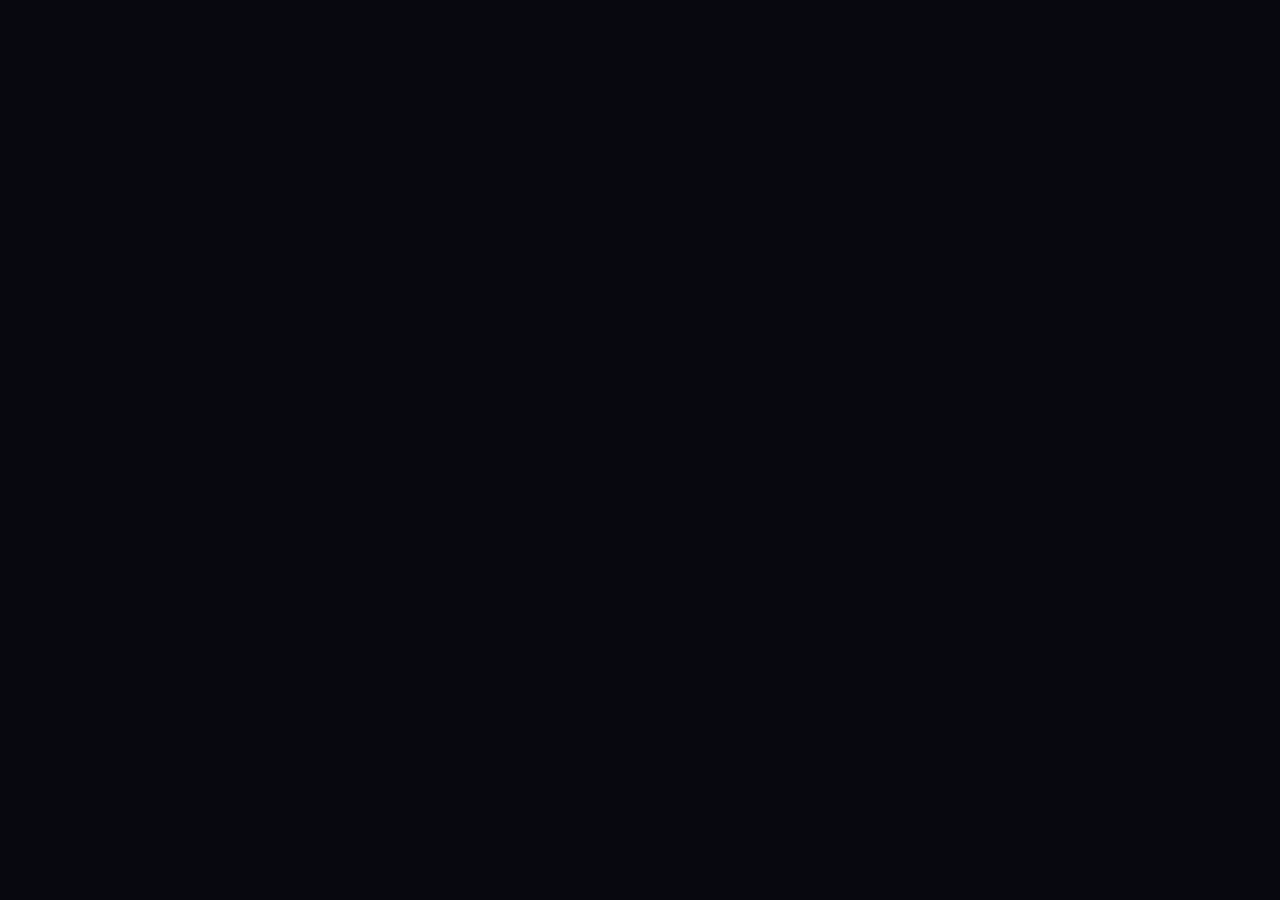
==== commit 037779b6: "Add files via upload" ====
--- a/index.html
+++ b/index.html
@@ -2,7 +2,7 @@
 <html lang="pt-BR">
   <head>
     <meta charset="UTF-8" />
-    <link rel="icon" type="image/svg+xml" href="./favicon.svg" />
+    <link rel="icon" type="image/svg+xml" href="/favicon.svg" />
     <meta name="viewport" content="width=device-width, initial-scale=1.0, maximum-scale=1.0, viewport-fit=cover" />
     <meta name="description" content="Acompanhe o ranking do torneio em tempo real" />
     <meta name="theme-color" content="#08080f" />
@@ -10,8 +10,8 @@
     <link rel="preconnect" href="https://fonts.googleapis.com" />
     <link rel="preconnect" href="https://fonts.gstatic.com" crossorigin />
     <link href="https://fonts.googleapis.com/css2?family=Outfit:wght@300;400;500;600;700;800&family=Syne:wght@700;800&display=swap" rel="stylesheet" />
-    <script type="module" crossorigin src="./assets/index-CgXf3_Zs.js"></script>
-    <link rel="stylesheet" crossorigin href="./assets/index-C_Fei4y2.css">
+    <script type="module" crossorigin src="/assets/index-C3wAiGFq.js"></script>
+    <link rel="stylesheet" crossorigin href="/assets/index-C_Fei4y2.css">
   </head>
   <body>
     <div id="root"></div>
